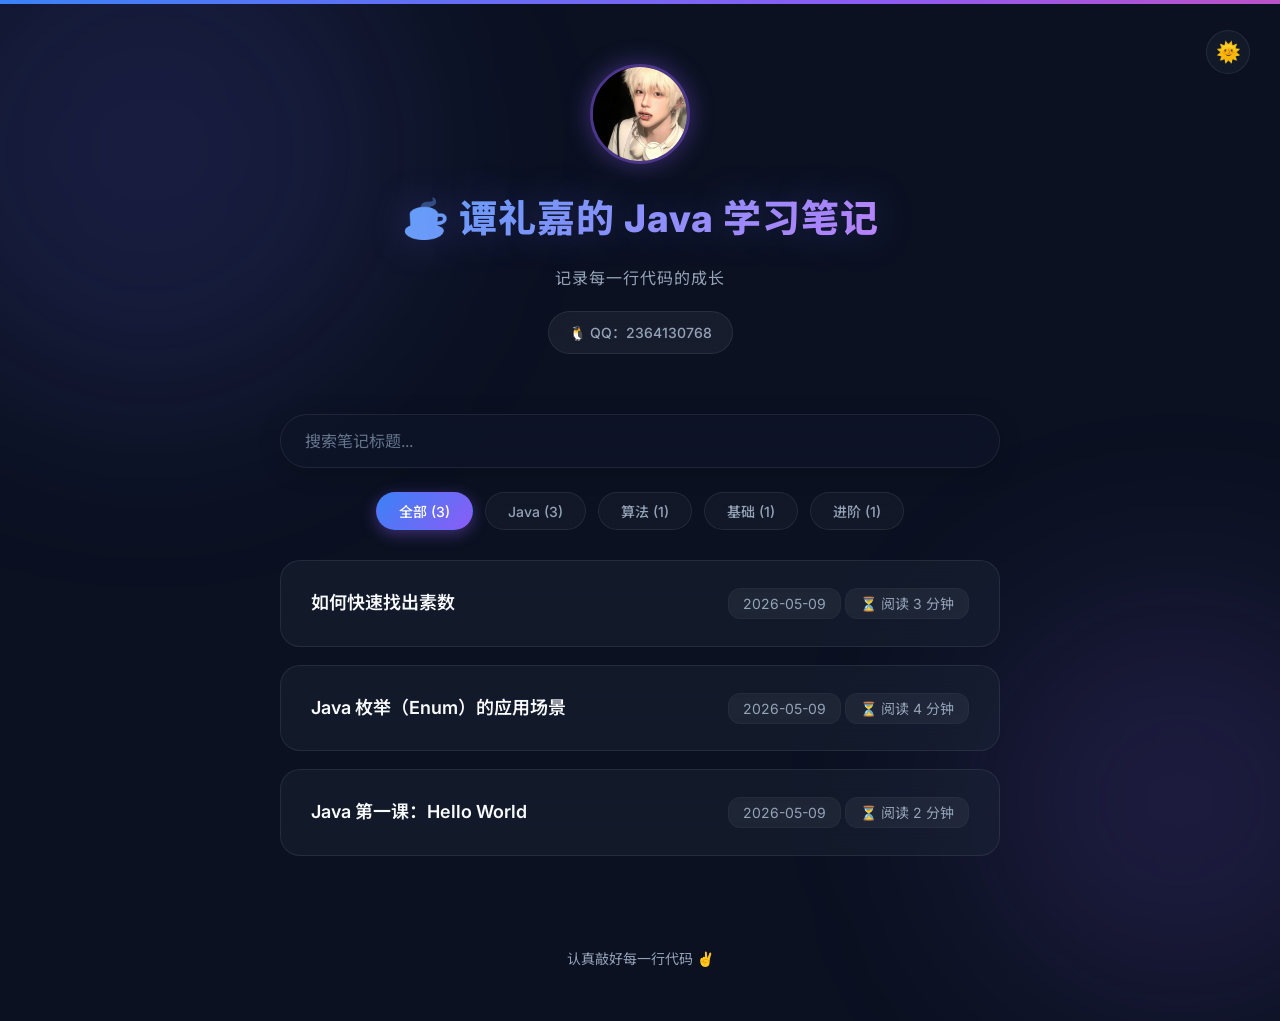
==== index.html @ ff6e3db0 "chore: update contact info to QQ" ====
<!DOCTYPE html>
<html lang="zh-CN">
<head>
  <meta charset="UTF-8">
  <meta name="viewport" content="width=device-width, initial-scale=1.0">
  <title>Java 学习笔记</title>
  <link rel="stylesheet" href="style.css">
</head>
<body>
  <button class="theme-toggle" id="theme-toggle" aria-label="Toggle Theme">🌞</button>
  <div class="top-bar"></div>
  <header>
    <div class="profile-section">
      <img src="avatar.jpg" alt="谭礼嘉" class="avatar">
      <h1>☕ 谭礼嘉的 Java 学习笔记</h1>
      <p class="subtitle">记录每一行代码的成长</p>
      <a href="http://wpa.qq.com/msgrd?v=3&uin=2364130768&site=qq&menu=yes" target="_blank" class="contact-email">🐧 QQ：2364130768</a>
    </div>
  </header>

  <div class="filter-section">
    <input type="text" class="search-box" placeholder="搜索笔记标题...">
    <div class="tag-filters">
      <button class="tag-btn active" data-filter="全部">全部</button>
      <button class="tag-btn" data-filter="Java">Java</button>
      <button class="tag-btn" data-filter="算法">算法</button>
      <button class="tag-btn" data-filter="基础">基础</button>
      <button class="tag-btn" data-filter="进阶">进阶</button>
    </div>
  </div>

  <main>
    <ul class="note-list">
      <li class="stagger-item" data-tags="Java,算法" style="animation-delay: 0.1s;">
        <a href="notes/find-prime.html">
          <span class="note-title">如何快速找出素数</span>
          <div class="note-meta">
            <span class="note-date">2026-05-09</span>
            <span class="note-date" style="margin-left:0">⏳ 阅读 3 分钟</span>
          </div>
        </a>
      </li>
      <li class="stagger-item" data-tags="Java,进阶" style="animation-delay: 0.2s;">
        <a href="notes/java-enum.html">
          <span class="note-title">Java 枚举（Enum）的应用场景</span>
          <div class="note-meta">
            <span class="note-date">2026-05-09</span>
            <span class="note-date" style="margin-left:0">⏳ 阅读 4 分钟</span>
          </div>
        </a>
      </li>
      <li class="stagger-item" data-tags="Java,基础" style="animation-delay: 0.3s;">
        <a href="notes/hello-world.html">
          <span class="note-title">Java 第一课：Hello World</span>
          <div class="note-meta">
            <span class="note-date">2026-05-09</span>
            <span class="note-date" style="margin-left:0">⏳ 阅读 2 分钟</span>
          </div>
        </a>
      </li>
    </ul>

    <div class="empty-state" id="empty-state">
      <span class="icon">🔍</span>
      <p>没有找到相关的笔记哦~</p>
    </div>
  </main>

  <button class="back-to-top" id="back-to-top" aria-label="Back to Top">⬆</button>

  <footer>
    <p>认真敲好每一行代码 ✌️</p>
  </footer>

  <script>
    (function () {
      const searchBox = document.querySelector('.search-box');
      const tagBtns = document.querySelectorAll('.tag-btn');
      const noteItems = document.querySelectorAll('.note-list li');
      const emptyState = document.getElementById('empty-state');
      const themeToggle = document.getElementById('theme-toggle');
      const backToTop = document.getElementById('back-to-top');

      let activeTag = '全部';

      // 1. Theme Toggle
      let isLight = localStorage.getItem('theme') === 'light';
      function updateTheme() {
        if (isLight) {
          document.body.classList.add('light-theme');
          themeToggle.textContent = '🌙';
        } else {
          document.body.classList.remove('light-theme');
          themeToggle.textContent = '🌞';
        }
      }
      updateTheme();
      themeToggle.addEventListener('click', function() {
        isLight = !isLight;
        localStorage.setItem('theme', isLight ? 'light' : 'dark');
        updateTheme();
      });

      // 2. Back to Top
      window.addEventListener('scroll', function() {
        if (window.scrollY > 300) {
          backToTop.classList.add('visible');
        } else {
          backToTop.classList.remove('visible');
        }
      });
      backToTop.addEventListener('click', function() {
        window.scrollTo({ top: 0, behavior: 'smooth' });
      });

      // 3. Tag Counts update
      function updateTagCounts() {
        tagBtns.forEach(function(btn) {
          const tag = btn.getAttribute('data-filter');
          if (tag === '全部') {
            btn.textContent = '全部 (' + noteItems.length + ')';
            return;
          }
          let count = 0;
          noteItems.forEach(function(li) {
            const tags = li.getAttribute('data-tags') || '';
            const tagsArr = tags.split(',').map(function (t) { return t.trim(); });
            if (tagsArr.indexOf(tag) !== -1) { count++; }
          });
          btn.textContent = tag + ' (' + count + ')';
        });
      }
      updateTagCounts();

      // 4. Filter logic with Empty State
      function filterNotes() {
        const query = searchBox.value.trim().toLowerCase();
        let visibleCount = 0;

        noteItems.forEach(function (li) {
          const title = li.querySelector('.note-title').textContent.toLowerCase();
          const tags = li.getAttribute('data-tags') || '';
          const tagsArr = tags.split(',').map(function (t) { return t.trim(); });

          const matchTag = activeTag === '全部' || tagsArr.indexOf(activeTag) !== -1;
          const matchSearch = query === '' || title.indexOf(query) !== -1;

          if (matchTag && matchSearch) {
            li.style.display = '';
            visibleCount++;
          } else {
            li.style.display = 'none';
          }
        });

        if (visibleCount === 0) {
          emptyState.style.display = 'block';
        } else {
          emptyState.style.display = 'none';
        }
      }

      searchBox.addEventListener('input', filterNotes);

      tagBtns.forEach(function (btn) {
        btn.addEventListener('click', function () {
          tagBtns.forEach(function (b) { b.classList.remove('active'); });
          btn.classList.add('active');
          activeTag = btn.getAttribute('data-filter');
          filterNotes();
        });
      });
    })();
  </script>
</body>
</html>
---- style.css ----
@import url('https://fonts.googleapis.com/css2?family=Inter:wght@300;400;500;600;700;800&family=Noto+Sans+SC:wght@300;400;500;700;800&display=swap');

/* ============================================
   Java 学习笔记 — Premium Modern Glassmorphism
   ============================================ */

:root {
  --bg-color: #0b1121;
  --text-primary: #f8fafc;
  --text-secondary: #94a3b8;
  --accent-glow: rgba(99, 102, 241, 0.5);
  --card-bg: rgba(30, 41, 59, 0.4);
  --card-border: rgba(255, 255, 255, 0.08);
  --primary-color: #6366f1;
  --gradient-start: #3b82f6;
  --gradient-end: #8b5cf6;
  --gradient-text: linear-gradient(135deg, #60a5fa, #c084fc);
  --glass-shadow: 0 8px 32px 0 rgba(0, 0, 0, 0.37);
}

body.light-theme {
  --bg-color: #f8fafc;
  --text-primary: #0f172a;
  --text-secondary: #475569;
  --card-bg: rgba(255, 255, 255, 0.7);
  --card-border: rgba(0, 0, 0, 0.1);
  --primary-color: #4f46e5;
  --glass-shadow: 0 8px 32px 0 rgba(0, 0, 0, 0.05);
}

/* Custom Scrollbar */
::-webkit-scrollbar {
  width: 8px;
  height: 8px;
}
::-webkit-scrollbar-track {
  background: var(--bg-color);
}
::-webkit-scrollbar-thumb {
  background: var(--card-border);
  border-radius: 4px;
}
::-webkit-scrollbar-thumb:hover {
  background: var(--gradient-start);
}

* {
  margin: 0;
  padding: 0;
  box-sizing: border-box;
}

body {
  font-family: 'Inter', 'Noto Sans SC', sans-serif;
  background-color: var(--bg-color);
  color: var(--text-primary);
  line-height: 1.8;
  min-height: 100vh;
  position: relative;
  overflow-x: hidden;
}

/* Stunning Animated Background */
body::before, body::after {
  content: '';
  position: fixed;
  border-radius: 50%;
  filter: blur(100px);
  z-index: -1;
  animation: float-glow 15s ease-in-out infinite alternate;
}

body::before {
  width: 500px;
  height: 500px;
  background: rgba(99, 102, 241, 0.15);
  top: -100px;
  left: -100px;
}

body::after {
  width: 400px;
  height: 400px;
  background: rgba(139, 92, 246, 0.15);
  bottom: -100px;
  right: -100px;
  animation-delay: -5s;
}

body.light-theme::before, body.light-theme::after {
  opacity: 0.3;
}

@keyframes float-glow {
  0% { transform: translate(0, 0) scale(1); }
  100% { transform: translate(30px, 50px) scale(1.1); }
}

/* ===== 页头 ===== */
.top-bar {
  height: 4px;
  background: linear-gradient(90deg, #3b82f6, #8b5cf6, #ec4899, #3b82f6);
  background-size: 200% auto;
  animation: gradient-flow 3s linear infinite;
}

@keyframes gradient-flow {
  0% { background-position: 0% center; }
  100% { background-position: 200% center; }
}

header {
  position: relative;
  padding: 60px 20px 40px;
  text-align: center;
}

.profile-section {
  display: flex;
  flex-direction: column;
  align-items: center;
  gap: 8px;
}

.avatar {
  width: 100px;
  height: 100px;
  border-radius: 50%;
  object-fit: cover;
  border: 3px solid rgba(139, 92, 246, 0.5);
  box-shadow: 0 0 25px rgba(139, 92, 246, 0.4);
  transition: transform 0.4s cubic-bezier(0.175, 0.885, 0.32, 1.275), box-shadow 0.3s ease;
  margin-bottom: 12px;
}

.avatar:hover {
  transform: scale(1.08) rotate(5deg);
  box-shadow: 0 0 40px rgba(139, 92, 246, 0.6);
}

header h1 {
  font-size: 38px;
  font-weight: 800;
  letter-spacing: 1px;
  background: var(--gradient-text);
  -webkit-background-clip: text;
  -webkit-text-fill-color: transparent;
  margin-bottom: 4px;
  text-shadow: 0 0 40px rgba(99, 102, 241, 0.3);
}

.subtitle {
  font-size: 16px;
  color: var(--text-secondary);
  font-weight: 400;
  letter-spacing: 1px;
}

.contact-email {
  display: inline-flex;
  align-items: center;
  margin-top: 10px;
  padding: 8px 20px;
  border-radius: 24px;
  background: rgba(255, 255, 255, 0.05);
  border: 1px solid var(--card-border);
  color: var(--text-secondary);
  text-decoration: none;
  font-size: 14px;
  font-weight: 500;
  transition: all 0.3s ease;
  backdrop-filter: blur(8px);
}

.contact-email:hover {
  background: rgba(99, 102, 241, 0.15);
  color: var(--text-primary);
  border-color: rgba(99, 102, 241, 0.5);
  transform: translateY(-2px);
  box-shadow: 0 4px 15px rgba(99, 102, 241, 0.2);
}

/* ===== 筛选区 ===== */
.filter-section {
  max-width: 760px;
  margin: 0 auto;
  padding: 20px 20px 10px;
}

.search-box {
  width: 100%;
  padding: 16px 24px;
  font-size: 16px;
  border: 1px solid var(--card-border);
  border-radius: 30px;
  outline: none;
  background: rgba(15, 23, 42, 0.6);
  backdrop-filter: blur(16px);
  -webkit-backdrop-filter: blur(16px);
  color: var(--text-primary);
  transition: all 0.3s cubic-bezier(0.4, 0, 0.2, 1);
  font-family: inherit;
  box-shadow: 0 4px 24px rgba(0, 0, 0, 0.2);
}

.search-box::placeholder {
  color: #64748b;
}

.search-box:focus {
  border-color: var(--primary-color);
  box-shadow: 0 0 0 4px rgba(99, 102, 241, 0.15), 0 4px 24px rgba(0, 0, 0, 0.4);
  background: rgba(15, 23, 42, 0.8);
}

.tag-filters {
  display: flex;
  flex-wrap: wrap;
  gap: 12px;
  margin-top: 24px;
  justify-content: center;
}

.tag-btn {
  padding: 8px 22px;
  font-size: 14px;
  font-weight: 500;
  border: 1px solid var(--card-border);
  border-radius: 24px;
  background: rgba(255, 255, 255, 0.03);
  backdrop-filter: blur(8px);
  -webkit-backdrop-filter: blur(8px);
  color: var(--text-secondary);
  cursor: pointer;
  transition: all 0.3s cubic-bezier(0.4, 0, 0.2, 1);
  font-family: inherit;
}

.tag-btn:hover {
  border-color: rgba(139, 92, 246, 0.5);
  color: #fff;
  transform: translateY(-2px);
  background: rgba(255, 255, 255, 0.08);
}

.tag-btn.active {
  background: linear-gradient(135deg, var(--gradient-start), var(--gradient-end));
  border-color: transparent;
  color: #fff;
  box-shadow: 0 4px 15px rgba(139, 92, 246, 0.4);
}

/* ===== 主内容区 ===== */
main {
  max-width: 760px;
  margin: 0 auto;
  padding: 20px 20px 60px;
}

/* ===== 笔记列表卡片 ===== */
.note-list {
  list-style: none;
  display: flex;
  flex-direction: column;
  gap: 18px;
}

.note-list li {
  background: var(--card-bg);
  backdrop-filter: blur(20px);
  -webkit-backdrop-filter: blur(20px);
  border: 1px solid var(--card-border);
  border-radius: 20px;
  transition: all 0.4s cubic-bezier(0.175, 0.885, 0.32, 1.275);
  position: relative;
  overflow: hidden;
}

.note-list li::before {
  content: '';
  position: absolute;
  top: 0; left: 0; width: 4px; height: 100%;
  background: linear-gradient(to bottom, var(--gradient-start), var(--gradient-end));
  opacity: 0;
  transition: opacity 0.3s ease;
}

.note-list li:hover {
  transform: translateY(-5px);
  box-shadow: var(--glass-shadow), 0 0 20px rgba(99, 102, 241, 0.15);
  border-color: rgba(139, 92, 246, 0.3);
  background: rgba(30, 41, 59, 0.6);
}

.note-list li:hover::before {
  opacity: 1;
}

.note-list a {
  display: flex;
  justify-content: space-between;
  align-items: center;
  padding: 26px 30px;
  text-decoration: none;
  color: var(--text-primary);
}

.note-title {
  font-size: 18px;
  font-weight: 600;
  transition: all 0.3s ease;
}

.note-list a:hover .note-title {
  background: var(--gradient-text);
  -webkit-background-clip: text;
  -webkit-text-fill-color: transparent;
  transform: translateX(4px);
}

.note-date {
  font-size: 14px;
  color: var(--text-secondary);
  white-space: nowrap;
  margin-left: 20px;
  background: rgba(255, 255, 255, 0.05);
  padding: 6px 14px;
  border-radius: 12px;
  border: 1px solid rgba(255, 255, 255, 0.03);
}

/* ===== 笔记详情页 ===== */
article {
  max-width: 760px;
  margin: 0 auto;
  padding: 10px 20px 60px;
}

article h2 {
  font-size: 32px;
  font-weight: 800;
  color: var(--text-primary);
  margin-top: 10px;
  margin-bottom: 12px;
  line-height: 1.3;
}

.article-date {
  font-size: 15px;
  color: var(--text-secondary);
  margin-bottom: 20px;
  display: flex;
  align-items: center;
  gap: 8px;
}

.article-date::before {
  content: '📅';
  font-size: 14px;
}

.article-tags {
  display: flex;
  flex-wrap: wrap;
  gap: 10px;
  margin-bottom: 40px;
}

.tag {
  display: inline-block;
  padding: 6px 16px;
  font-size: 13px;
  font-weight: 600;
  border-radius: 20px;
  background: rgba(99, 102, 241, 0.1);
  color: #818cf8;
  border: 1px solid rgba(99, 102, 241, 0.2);
  transition: all 0.3s ease;
}

.tag:hover {
  background: rgba(99, 102, 241, 0.2);
  transform: translateY(-2px);
}

article h3 {
  font-size: 22px;
  font-weight: 700;
  color: var(--text-primary);
  margin: 48px 0 20px;
  padding-left: 16px;
  position: relative;
}

article h3::before {
  content: '';
  position: absolute;
  left: 0;
  top: 10%;
  height: 80%;
  width: 4px;
  background: linear-gradient(to bottom, var(--gradient-start), var(--gradient-end));
  border-radius: 4px;
}

article p {
  margin-bottom: 20px;
  color: #cbd5e1;
  font-size: 16px;
}

article ul, article ol {
  margin: 16px 0 28px 24px;
  color: #cbd5e1;
}

article li {
  margin-bottom: 10px;
  padding-left: 8px;
}

article strong {
  color: #f8fafc;
  font-weight: 600;
  background: rgba(255, 255, 255, 0.1);
  padding: 0 4px;
  border-radius: 4px;
}

/* ===== 代码块 ===== */
pre {
  background: #0f172a !important;
  color: #e2e8f0;
  padding: 24px 28px;
  border-radius: 16px;
  overflow-x: auto;
  font-size: 15px;
  line-height: 1.6;
  margin: 24px 0 32px;
  border: 1px solid var(--card-border);
  box-shadow: inset 0 2px 4px rgba(0, 0, 0, 0.2);
  position: relative;
}

pre::before {
  content: '🔴 🟡 🟢';
  display: block;
  font-size: 10px;
  margin-bottom: 16px;
  opacity: 0.5;
  letter-spacing: 2px;
}

code {
  font-family: "JetBrains Mono", "Fira Code", "Cascadia Code", Consolas, monospace;
  font-size: 14px;
}

p code, li code {
  background: rgba(99, 102, 241, 0.15);
  color: #a5b4fc;
  padding: 3px 8px;
  border-radius: 6px;
  font-size: 14px;
  font-weight: 500;
  border: 1px solid rgba(99, 102, 241, 0.2);
}

/* ===== 表格 ===== */
.compare-table {
  width: 100%;
  border-collapse: separate;
  border-spacing: 0;
  margin: 24px 0 32px;
  font-size: 15px;
  border-radius: 16px;
  overflow: hidden;
  border: 1px solid var(--card-border);
  background: var(--card-bg);
  backdrop-filter: blur(10px);
}

.compare-table th, .compare-table td {
  padding: 16px 20px;
  text-align: left;
  border-bottom: 1px solid var(--card-border);
}

.compare-table th {
  background: rgba(255, 255, 255, 0.05);
  color: var(--text-primary);
  font-weight: 600;
}

.compare-table tr:last-child td {
  border-bottom: none;
}

.compare-table tr:hover td {
  background: rgba(255, 255, 255, 0.02);
}

/* ===== 返回链接 ===== */
.back-link {
  display: inline-flex;
  align-items: center;
  margin: 10px 20px 20px;
  padding: 10px 20px;
  color: var(--text-secondary);
  text-decoration: none;
  font-size: 15px;
  font-weight: 500;
  border-radius: 30px;
  background: rgba(255, 255, 255, 0.03);
  border: 1px solid var(--card-border);
  transition: all 0.3s ease;
  backdrop-filter: blur(8px);
}

.back-link:hover {
  color: #fff;
  background: rgba(99, 102, 241, 0.1);
  border-color: rgba(99, 102, 241, 0.3);
  transform: translateX(-4px);
}

/* ===== 页脚 ===== */
footer {
  text-align: center;
  padding: 30px 20px 50px;
  font-size: 14px;
  color: var(--text-secondary);
  position: relative;
  z-index: 10;
}

/* ===== 新功能增强 (Animations, Buttons, Empty State, TOC) ===== */
@keyframes slideUpFade {
  0% { opacity: 0; transform: translateY(30px); }
  100% { opacity: 1; transform: translateY(0); }
}

.stagger-item {
  opacity: 0;
  animation: slideUpFade 0.6s cubic-bezier(0.16, 1, 0.3, 1) forwards;
}

.empty-state {
  text-align: center;
  padding: 60px 20px;
  color: var(--text-secondary);
  display: none;
  animation: slideUpFade 0.4s ease forwards;
}
.empty-state .icon {
  font-size: 54px;
  margin-bottom: 16px;
  display: block;
  opacity: 0.8;
  filter: drop-shadow(0 0 10px var(--accent-glow));
}

.theme-toggle {
  position: absolute;
  top: 30px;
  right: 30px;
  background: var(--card-bg);
  border: 1px solid var(--card-border);
  border-radius: 50%;
  width: 44px;
  height: 44px;
  display: flex;
  align-items: center;
  justify-content: center;
  cursor: pointer;
  color: var(--text-primary);
  backdrop-filter: blur(8px);
  transition: all 0.3s cubic-bezier(0.4, 0, 0.2, 1);
  z-index: 100;
  font-size: 20px;
}
.theme-toggle:hover {
  transform: rotate(15deg) scale(1.1);
  border-color: var(--primary-color);
  box-shadow: 0 0 15px var(--accent-glow);
}

.back-to-top {
  position: fixed;
  bottom: 40px;
  right: 40px;
  width: 50px;
  height: 50px;
  border-radius: 50%;
  background: var(--card-bg);
  border: 1px solid var(--card-border);
  color: var(--text-primary);
  display: flex;
  align-items: center;
  justify-content: center;
  cursor: pointer;
  backdrop-filter: blur(10px);
  box-shadow: var(--glass-shadow);
  opacity: 0;
  pointer-events: none;
  transition: all 0.4s cubic-bezier(0.4, 0, 0.2, 1);
  z-index: 100;
  font-size: 24px;
  transform: translateY(20px);
}
.back-to-top.visible {
  opacity: 1;
  pointer-events: auto;
  transform: translateY(0);
}
.back-to-top:hover {
  transform: translateY(-5px);
  background: linear-gradient(135deg, var(--gradient-start), var(--gradient-end));
  color: white;
  border-color: transparent;
  box-shadow: 0 8px 25px rgba(139, 92, 246, 0.4);
}

.copy-btn {
  position: absolute;
  top: 12px;
  right: 12px;
  background: rgba(255, 255, 255, 0.1);
  border: 1px solid rgba(255, 255, 255, 0.2);
  color: #e2e8f0;
  padding: 6px 12px;
  border-radius: 8px;
  font-size: 13px;
  cursor: pointer;
  transition: all 0.2s;
  z-index: 10;
  backdrop-filter: blur(4px);
}
.copy-btn:hover {
  background: rgba(255, 255, 255, 0.2);
  transform: translateY(-1px);
}
.copy-btn.copied {
  background: #10b981;
  border-color: #10b981;
  color: white;
}

.toc-container {
  position: fixed;
  top: 120px;
  left: max(20px, calc(50% + 400px));
  width: 260px;
  background: var(--card-bg);
  backdrop-filter: blur(16px);
  border: 1px solid var(--card-border);
  border-radius: 16px;
  padding: 20px;
  max-height: calc(100vh - 160px);
  overflow-y: auto;
  display: none;
  box-shadow: var(--glass-shadow);
}
@media (min-width: 1300px) {
  .toc-container {
    display: block;
    animation: slideUpFade 0.6s ease forwards;
  }
}
.toc-title {
  font-size: 16px;
  font-weight: 700;
  margin-bottom: 16px;
  padding-bottom: 12px;
  border-bottom: 1px solid var(--card-border);
  color: var(--text-primary);
  display: flex;
  align-items: center;
  gap: 8px;
}
.toc-list {
  list-style: none;
  margin: 0;
  padding: 0;
}
.toc-list li {
  margin-bottom: 10px;
  line-height: 1.4;
}
.toc-list a {
  color: var(--text-secondary);
  text-decoration: none;
  font-size: 14px;
  transition: all 0.3s;
  display: block;
  border-left: 2px solid transparent;
  padding-left: 10px;
  margin-left: -12px;
}
.toc-list a:hover {
  color: var(--text-primary);
  background: rgba(255, 255, 255, 0.03);
}
.toc-list a.active {
  color: var(--primary-color);
  border-left-color: var(--primary-color);
  background: rgba(99, 102, 241, 0.1);
  font-weight: 500;
}
.toc-h3 {
  padding-left: 24px !important;
  font-size: 13px !important;
}

/* ===== 移动端适配 ===== */
@media (max-width: 600px) {
  header { padding: 40px 16px 30px; }
  header h1 { font-size: 28px; }
  
  .filter-section { padding: 16px 16px 8px; }
  .search-box { padding: 14px 20px; font-size: 15px; }
  
  main { padding: 16px 16px 40px; }
  .note-list a { padding: 20px; flex-direction: column; align-items: flex-start; gap: 12px; }
  .note-date { margin-left: 0; }
  
  article { padding: 0 16px 40px; }
  article h2 { font-size: 26px; }
  article h3 { font-size: 19px; }
  
  pre { padding: 20px; font-size: 13px; }
  .compare-table th, .compare-table td { padding: 12px 14px; font-size: 14px; }
  
  .theme-toggle { top: 20px; right: 20px; width: 36px; height: 36px; font-size: 16px; }
  .back-to-top { bottom: 20px; right: 20px; width: 40px; height: 40px; font-size: 20px; }
  
  .toc-container { display: none !important; }
}
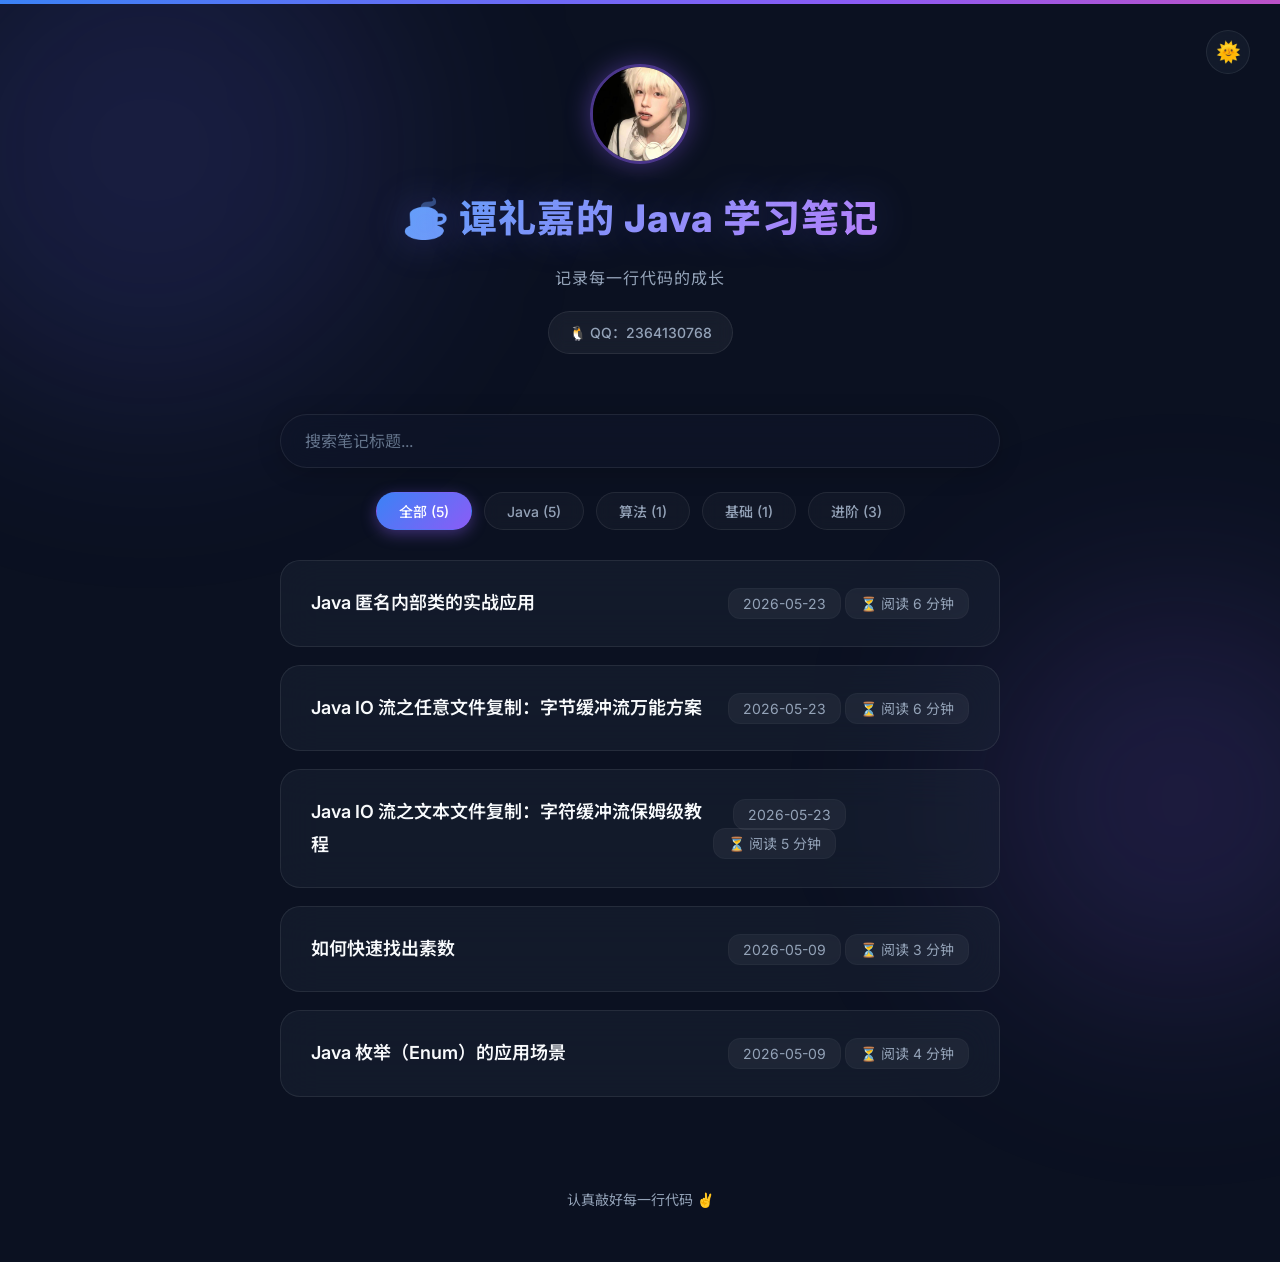
==== commit d536b713: "feat: add 3 new Java IO and anonymous inner class articles, remove hello-world Co-Authored-By: Claud" ====
--- a/index.html
+++ b/index.html
@@ -31,7 +31,34 @@
 
   <main>
     <ul class="note-list">
-      <li class="stagger-item" data-tags="Java,算法" style="animation-delay: 0.1s;">
+      <li class="stagger-item" data-tags="Java,进阶" style="animation-delay: 0.1s;">
+        <a href="notes/anonymous-inner-class.html">
+          <span class="note-title">Java 匿名内部类的实战应用</span>
+          <div class="note-meta">
+            <span class="note-date">2026-05-23</span>
+            <span class="note-date" style="margin-left:0">⏳ 阅读 6 分钟</span>
+          </div>
+        </a>
+      </li>
+      <li class="stagger-item" data-tags="Java,进阶" style="animation-delay: 0.2s;">
+        <a href="notes/io-binary-copy.html">
+          <span class="note-title">Java IO 流之任意文件复制：字节缓冲流万能方案</span>
+          <div class="note-meta">
+            <span class="note-date">2026-05-23</span>
+            <span class="note-date" style="margin-left:0">⏳ 阅读 6 分钟</span>
+          </div>
+        </a>
+      </li>
+      <li class="stagger-item" data-tags="Java,基础" style="animation-delay: 0.3s;">
+        <a href="notes/io-text-copy.html">
+          <span class="note-title">Java IO 流之文本文件复制：字符缓冲流保姆级教程</span>
+          <div class="note-meta">
+            <span class="note-date">2026-05-23</span>
+            <span class="note-date" style="margin-left:0">⏳ 阅读 5 分钟</span>
+          </div>
+        </a>
+      </li>
+      <li class="stagger-item" data-tags="Java,算法" style="animation-delay: 0.4s;">
         <a href="notes/find-prime.html">
           <span class="note-title">如何快速找出素数</span>
           <div class="note-meta">
@@ -40,21 +67,12 @@
           </div>
         </a>
       </li>
-      <li class="stagger-item" data-tags="Java,进阶" style="animation-delay: 0.2s;">
+      <li class="stagger-item" data-tags="Java,进阶" style="animation-delay: 0.5s;">
         <a href="notes/java-enum.html">
           <span class="note-title">Java 枚举（Enum）的应用场景</span>
           <div class="note-meta">
             <span class="note-date">2026-05-09</span>
             <span class="note-date" style="margin-left:0">⏳ 阅读 4 分钟</span>
-          </div>
-        </a>
-      </li>
-      <li class="stagger-item" data-tags="Java,基础" style="animation-delay: 0.3s;">
-        <a href="notes/hello-world.html">
-          <span class="note-title">Java 第一课：Hello World</span>
-          <div class="note-meta">
-            <span class="note-date">2026-05-09</span>
-            <span class="note-date" style="margin-left:0">⏳ 阅读 2 分钟</span>
           </div>
         </a>
       </li>
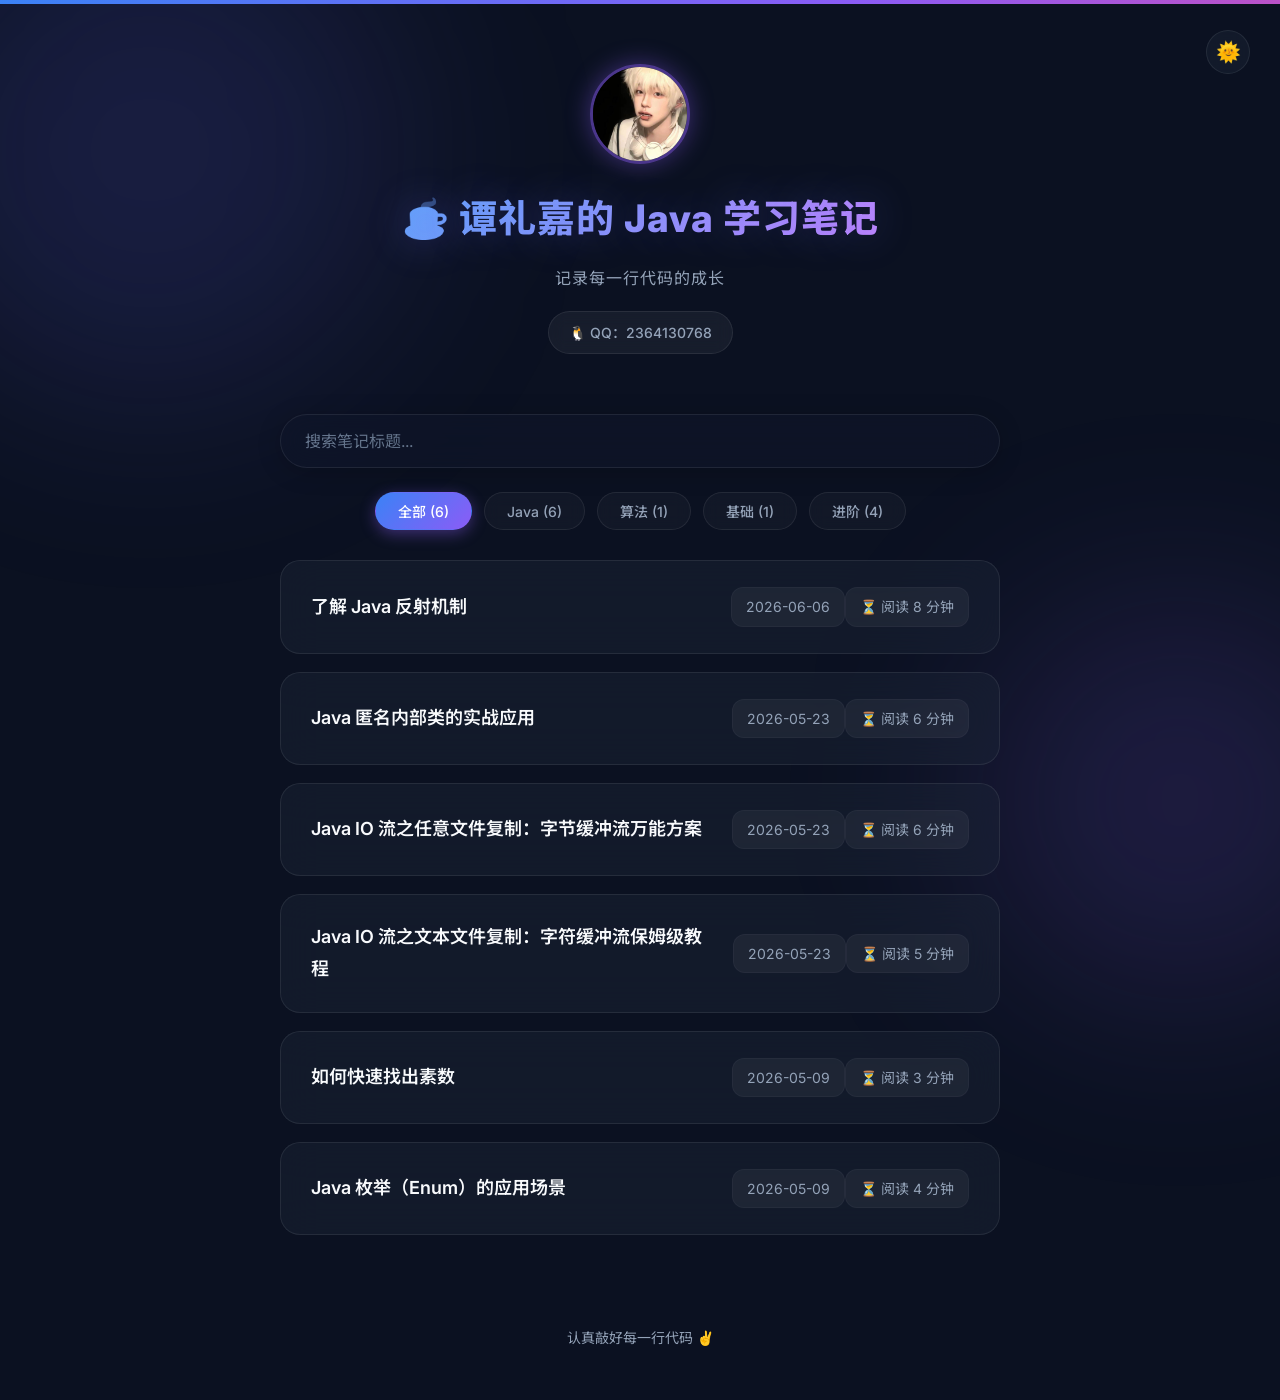
==== commit b21d2511: "首页添加反射机制笔记入口" ====
--- a/index.html
+++ b/index.html
@@ -32,6 +32,15 @@
   <main>
     <ul class="note-list">
       <li class="stagger-item" data-tags="Java,进阶" style="animation-delay: 0.1s;">
+        <a href="notes/java-reflection.html">
+          <span class="note-title">了解 Java 反射机制</span>
+          <div class="note-meta">
+            <span class="note-date">2026-06-06</span>
+            <span class="note-date" style="margin-left:0">⏳ 阅读 8 分钟</span>
+          </div>
+        </a>
+      </li>
+      <li class="stagger-item" data-tags="Java,进阶" style="animation-delay: 0.2s;">
         <a href="notes/anonymous-inner-class.html">
           <span class="note-title">Java 匿名内部类的实战应用</span>
           <div class="note-meta">
@@ -40,7 +49,7 @@
           </div>
         </a>
       </li>
-      <li class="stagger-item" data-tags="Java,进阶" style="animation-delay: 0.2s;">
+      <li class="stagger-item" data-tags="Java,进阶" style="animation-delay: 0.3s;">
         <a href="notes/io-binary-copy.html">
           <span class="note-title">Java IO 流之任意文件复制：字节缓冲流万能方案</span>
           <div class="note-meta">
@@ -49,7 +58,7 @@
           </div>
         </a>
       </li>
-      <li class="stagger-item" data-tags="Java,基础" style="animation-delay: 0.3s;">
+      <li class="stagger-item" data-tags="Java,基础" style="animation-delay: 0.4s;">
         <a href="notes/io-text-copy.html">
           <span class="note-title">Java IO 流之文本文件复制：字符缓冲流保姆级教程</span>
           <div class="note-meta">
@@ -58,7 +67,7 @@
           </div>
         </a>
       </li>
-      <li class="stagger-item" data-tags="Java,算法" style="animation-delay: 0.4s;">
+      <li class="stagger-item" data-tags="Java,算法" style="animation-delay: 0.5s;">
         <a href="notes/find-prime.html">
           <span class="note-title">如何快速找出素数</span>
           <div class="note-meta">
@@ -67,7 +76,7 @@
           </div>
         </a>
       </li>
-      <li class="stagger-item" data-tags="Java,进阶" style="animation-delay: 0.5s;">
+      <li class="stagger-item" data-tags="Java,进阶" style="animation-delay: 0.6s;">
         <a href="notes/java-enum.html">
           <span class="note-title">Java 枚举（Enum）的应用场景</span>
           <div class="note-meta">
@@ -191,4 +200,4 @@
     })();
   </script>
 </body>
-</html>
+</html>
--- a/style.css
+++ b/style.css
@@ -316,6 +316,12 @@
   -webkit-background-clip: text;
   -webkit-text-fill-color: transparent;
   transform: translateX(4px);
+}
+
+.note-meta {
+  flex-shrink: 0;
+  display: flex;
+  align-items: center;
 }
 
 .note-date {
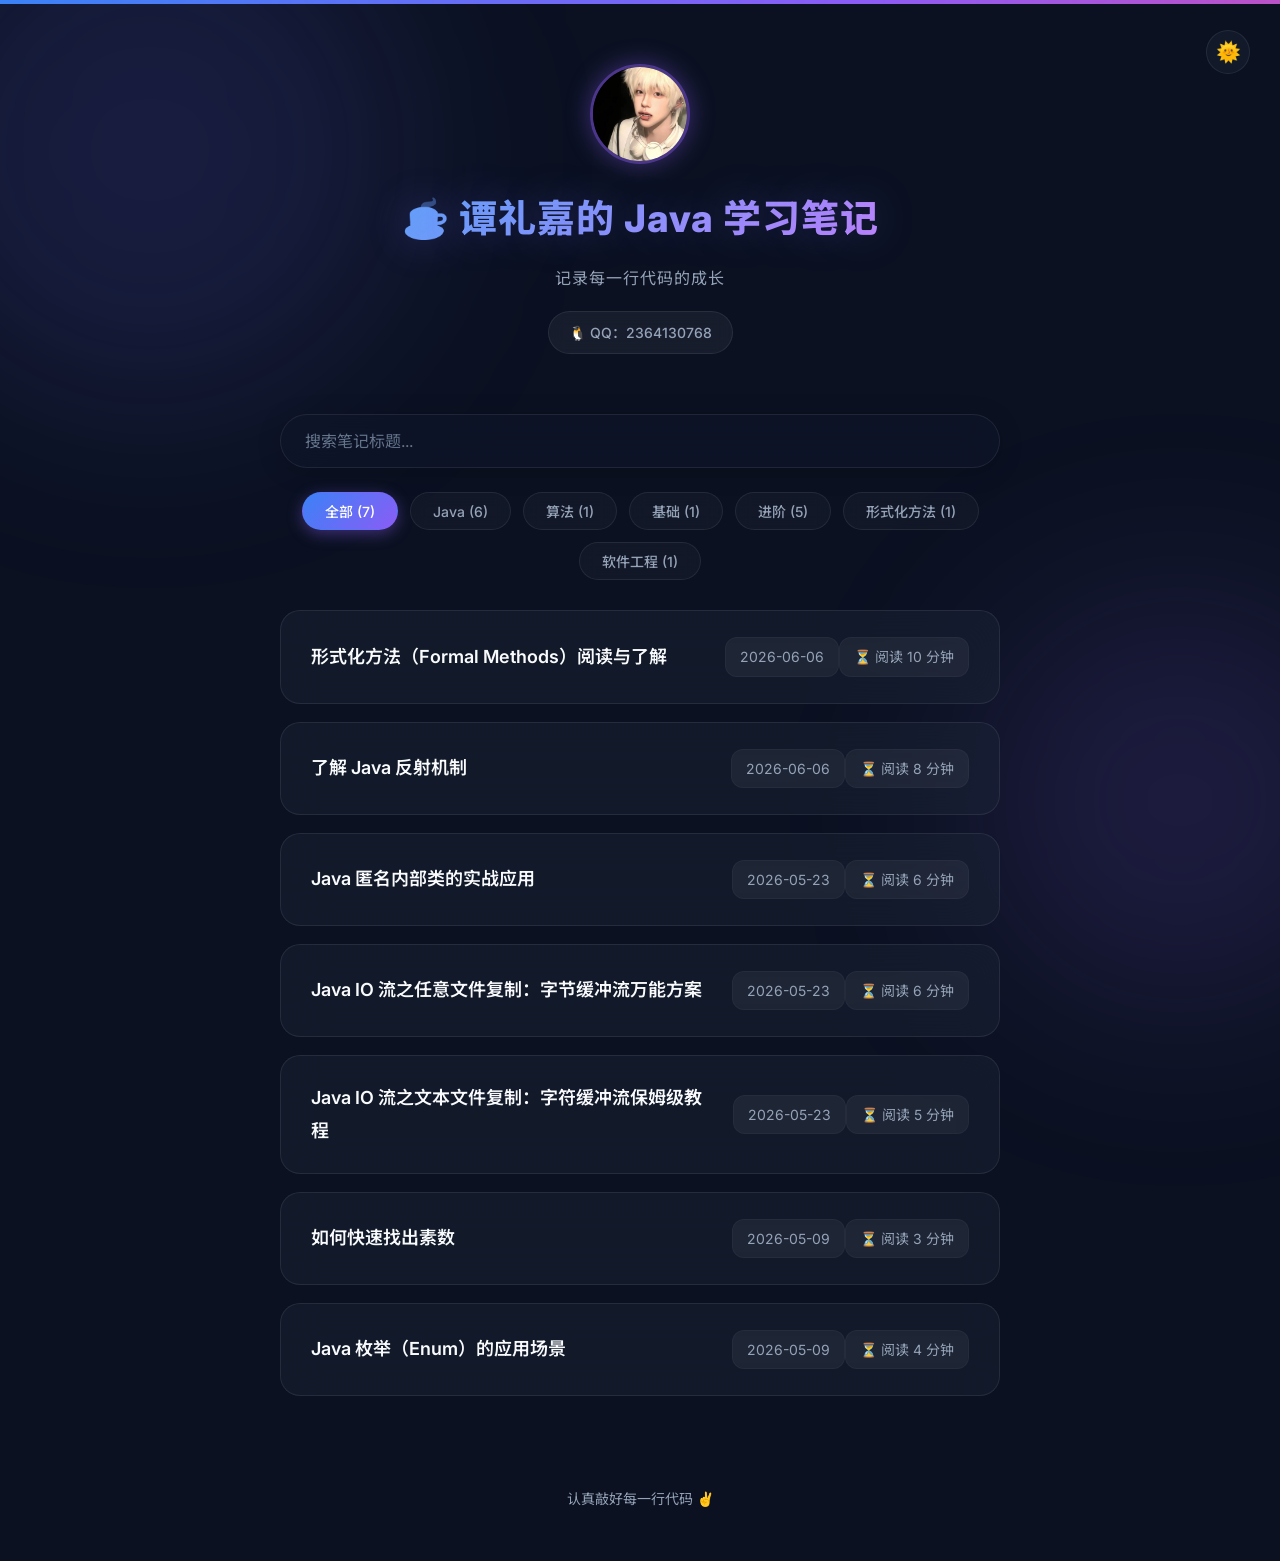
==== commit bcc484f3: "首页添加形式化方法笔记入口，新增形式化方法/软件工程标签" ====
--- a/index.html
+++ b/index.html
@@ -26,12 +26,23 @@
       <button class="tag-btn" data-filter="算法">算法</button>
       <button class="tag-btn" data-filter="基础">基础</button>
       <button class="tag-btn" data-filter="进阶">进阶</button>
+      <button class="tag-btn" data-filter="形式化方法">形式化方法</button>
+      <button class="tag-btn" data-filter="软件工程">软件工程</button>
     </div>
   </div>
 
   <main>
     <ul class="note-list">
-      <li class="stagger-item" data-tags="Java,进阶" style="animation-delay: 0.1s;">
+      <li class="stagger-item" data-tags="形式化方法,软件工程,进阶" style="animation-delay: 0.1s;">
+        <a href="notes/formal-methods.html">
+          <span class="note-title">形式化方法（Formal Methods）阅读与了解</span>
+          <div class="note-meta">
+            <span class="note-date">2026-06-06</span>
+            <span class="note-date" style="margin-left:0">⏳ 阅读 10 分钟</span>
+          </div>
+        </a>
+      </li>
+      <li class="stagger-item" data-tags="Java,进阶" style="animation-delay: 0.2s;">
         <a href="notes/java-reflection.html">
           <span class="note-title">了解 Java 反射机制</span>
           <div class="note-meta">
@@ -40,7 +51,7 @@
           </div>
         </a>
       </li>
-      <li class="stagger-item" data-tags="Java,进阶" style="animation-delay: 0.2s;">
+      <li class="stagger-item" data-tags="Java,进阶" style="animation-delay: 0.3s;">
         <a href="notes/anonymous-inner-class.html">
           <span class="note-title">Java 匿名内部类的实战应用</span>
           <div class="note-meta">
@@ -49,7 +60,7 @@
           </div>
         </a>
       </li>
-      <li class="stagger-item" data-tags="Java,进阶" style="animation-delay: 0.3s;">
+      <li class="stagger-item" data-tags="Java,进阶" style="animation-delay: 0.4s;">
         <a href="notes/io-binary-copy.html">
           <span class="note-title">Java IO 流之任意文件复制：字节缓冲流万能方案</span>
           <div class="note-meta">
@@ -58,7 +69,7 @@
           </div>
         </a>
       </li>
-      <li class="stagger-item" data-tags="Java,基础" style="animation-delay: 0.4s;">
+      <li class="stagger-item" data-tags="Java,基础" style="animation-delay: 0.5s;">
         <a href="notes/io-text-copy.html">
           <span class="note-title">Java IO 流之文本文件复制：字符缓冲流保姆级教程</span>
           <div class="note-meta">
@@ -67,7 +78,7 @@
           </div>
         </a>
       </li>
-      <li class="stagger-item" data-tags="Java,算法" style="animation-delay: 0.5s;">
+      <li class="stagger-item" data-tags="Java,算法" style="animation-delay: 0.6s;">
         <a href="notes/find-prime.html">
           <span class="note-title">如何快速找出素数</span>
           <div class="note-meta">
@@ -76,7 +87,7 @@
           </div>
         </a>
       </li>
-      <li class="stagger-item" data-tags="Java,进阶" style="animation-delay: 0.6s;">
+      <li class="stagger-item" data-tags="Java,进阶" style="animation-delay: 0.7s;">
         <a href="notes/java-enum.html">
           <span class="note-title">Java 枚举（Enum）的应用场景</span>
           <div class="note-meta">
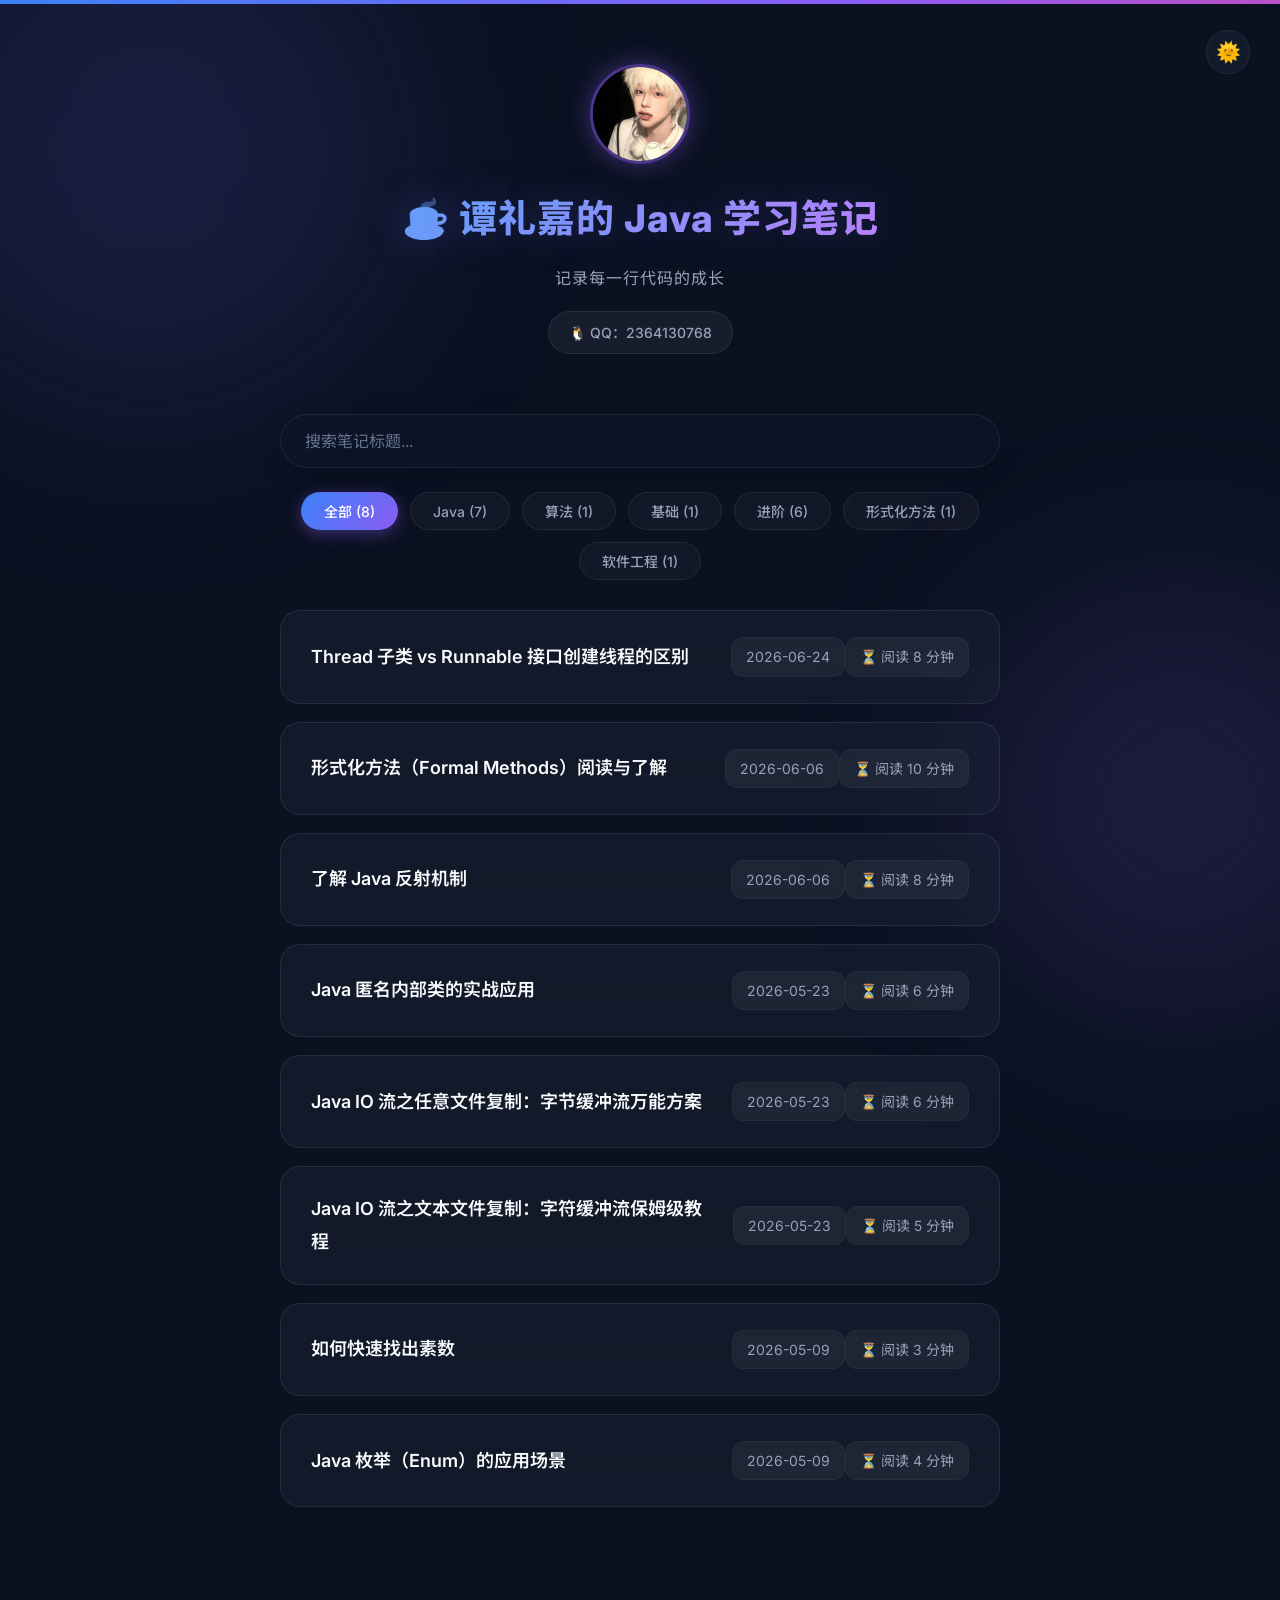
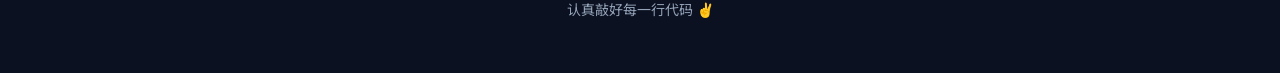
==== commit 5f1d83ce: "feat: add Thread vs Runnable thread creation comparison article" ====
--- a/index.html
+++ b/index.html
@@ -33,7 +33,16 @@
 
   <main>
     <ul class="note-list">
-      <li class="stagger-item" data-tags="形式化方法,软件工程,进阶" style="animation-delay: 0.1s;">
+      <li class="stagger-item" data-tags="Java,进阶" style="animation-delay: 0.1s;">
+        <a href="notes/thread-vs-runnable.html">
+          <span class="note-title">Thread 子类 vs Runnable 接口创建线程的区别</span>
+          <div class="note-meta">
+            <span class="note-date">2026-06-24</span>
+            <span class="note-date" style="margin-left:0">⏳ 阅读 8 分钟</span>
+          </div>
+        </a>
+      </li>
+      <li class="stagger-item" data-tags="形式化方法,软件工程,进阶" style="animation-delay: 0.2s;">
         <a href="notes/formal-methods.html">
           <span class="note-title">形式化方法（Formal Methods）阅读与了解</span>
           <div class="note-meta">
@@ -42,7 +51,7 @@
           </div>
         </a>
       </li>
-      <li class="stagger-item" data-tags="Java,进阶" style="animation-delay: 0.2s;">
+      <li class="stagger-item" data-tags="Java,进阶" style="animation-delay: 0.3s;">
         <a href="notes/java-reflection.html">
           <span class="note-title">了解 Java 反射机制</span>
           <div class="note-meta">
@@ -51,7 +60,7 @@
           </div>
         </a>
       </li>
-      <li class="stagger-item" data-tags="Java,进阶" style="animation-delay: 0.3s;">
+      <li class="stagger-item" data-tags="Java,进阶" style="animation-delay: 0.4s;">
         <a href="notes/anonymous-inner-class.html">
           <span class="note-title">Java 匿名内部类的实战应用</span>
           <div class="note-meta">
@@ -60,7 +69,7 @@
           </div>
         </a>
       </li>
-      <li class="stagger-item" data-tags="Java,进阶" style="animation-delay: 0.4s;">
+      <li class="stagger-item" data-tags="Java,进阶" style="animation-delay: 0.5s;">
         <a href="notes/io-binary-copy.html">
           <span class="note-title">Java IO 流之任意文件复制：字节缓冲流万能方案</span>
           <div class="note-meta">
@@ -69,7 +78,7 @@
           </div>
         </a>
       </li>
-      <li class="stagger-item" data-tags="Java,基础" style="animation-delay: 0.5s;">
+      <li class="stagger-item" data-tags="Java,基础" style="animation-delay: 0.6s;">
         <a href="notes/io-text-copy.html">
           <span class="note-title">Java IO 流之文本文件复制：字符缓冲流保姆级教程</span>
           <div class="note-meta">
@@ -78,7 +87,7 @@
           </div>
         </a>
       </li>
-      <li class="stagger-item" data-tags="Java,算法" style="animation-delay: 0.6s;">
+      <li class="stagger-item" data-tags="Java,算法" style="animation-delay: 0.7s;">
         <a href="notes/find-prime.html">
           <span class="note-title">如何快速找出素数</span>
           <div class="note-meta">
@@ -87,7 +96,7 @@
           </div>
         </a>
       </li>
-      <li class="stagger-item" data-tags="Java,进阶" style="animation-delay: 0.7s;">
+      <li class="stagger-item" data-tags="Java,进阶" style="animation-delay: 0.8s;">
         <a href="notes/java-enum.html">
           <span class="note-title">Java 枚举（Enum）的应用场景</span>
           <div class="note-meta">
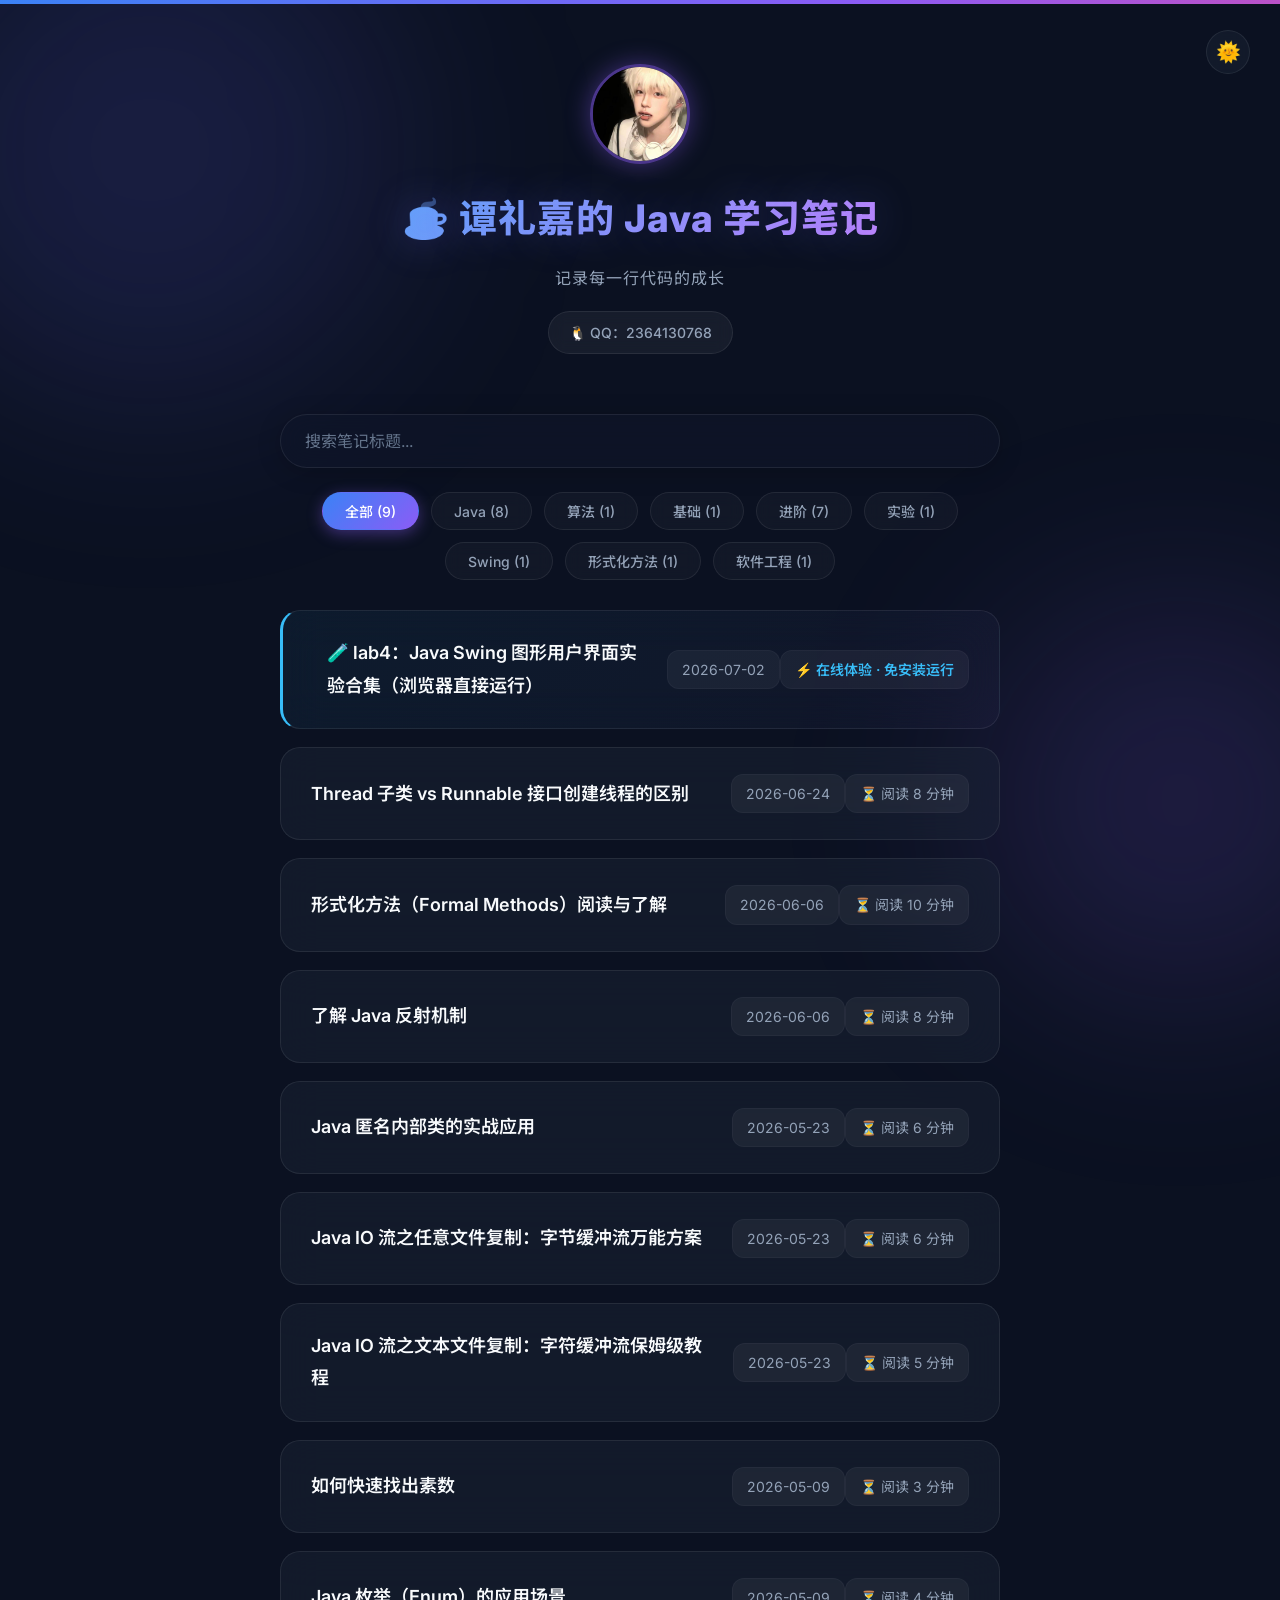
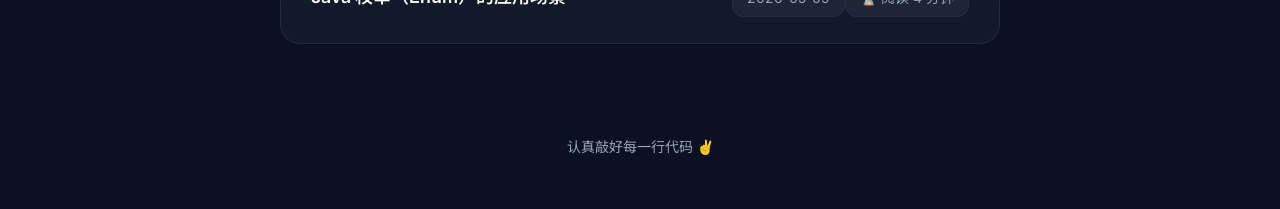
==== commit 8d944b20: "Add lab4 experiment card to homepage" ====
--- a/index.html
+++ b/index.html
@@ -26,6 +26,8 @@
       <button class="tag-btn" data-filter="算法">算法</button>
       <button class="tag-btn" data-filter="基础">基础</button>
       <button class="tag-btn" data-filter="进阶">进阶</button>
+      <button class="tag-btn" data-filter="实验">实验</button>
+      <button class="tag-btn" data-filter="Swing">Swing</button>
       <button class="tag-btn" data-filter="形式化方法">形式化方法</button>
       <button class="tag-btn" data-filter="软件工程">软件工程</button>
     </div>
@@ -33,6 +35,15 @@
 
   <main>
     <ul class="note-list">
+      <li class="stagger-item lab-experiment" data-tags="实验,Swing,Java,进阶" style="animation-delay: 0.05s; border-left: 3px solid #38bdf8; padding-left: 14px; background: linear-gradient(135deg, rgba(56,189,248,0.06), rgba(167,139,250,0.04));">
+        <a href="lab4.html">
+          <span class="note-title">🧪 lab4：Java Swing 图形用户界面实验合集（浏览器直接运行）</span>
+          <div class="note-meta">
+            <span class="note-date">2026-07-02</span>
+            <span class="note-date" style="margin-left:0; color: #38bdf8; font-weight: 600;">⚡ 在线体验 · 免安装运行</span>
+          </div>
+        </a>
+      </li>
       <li class="stagger-item" data-tags="Java,进阶" style="animation-delay: 0.1s;">
         <a href="notes/thread-vs-runnable.html">
           <span class="note-title">Thread 子类 vs Runnable 接口创建线程的区别</span>
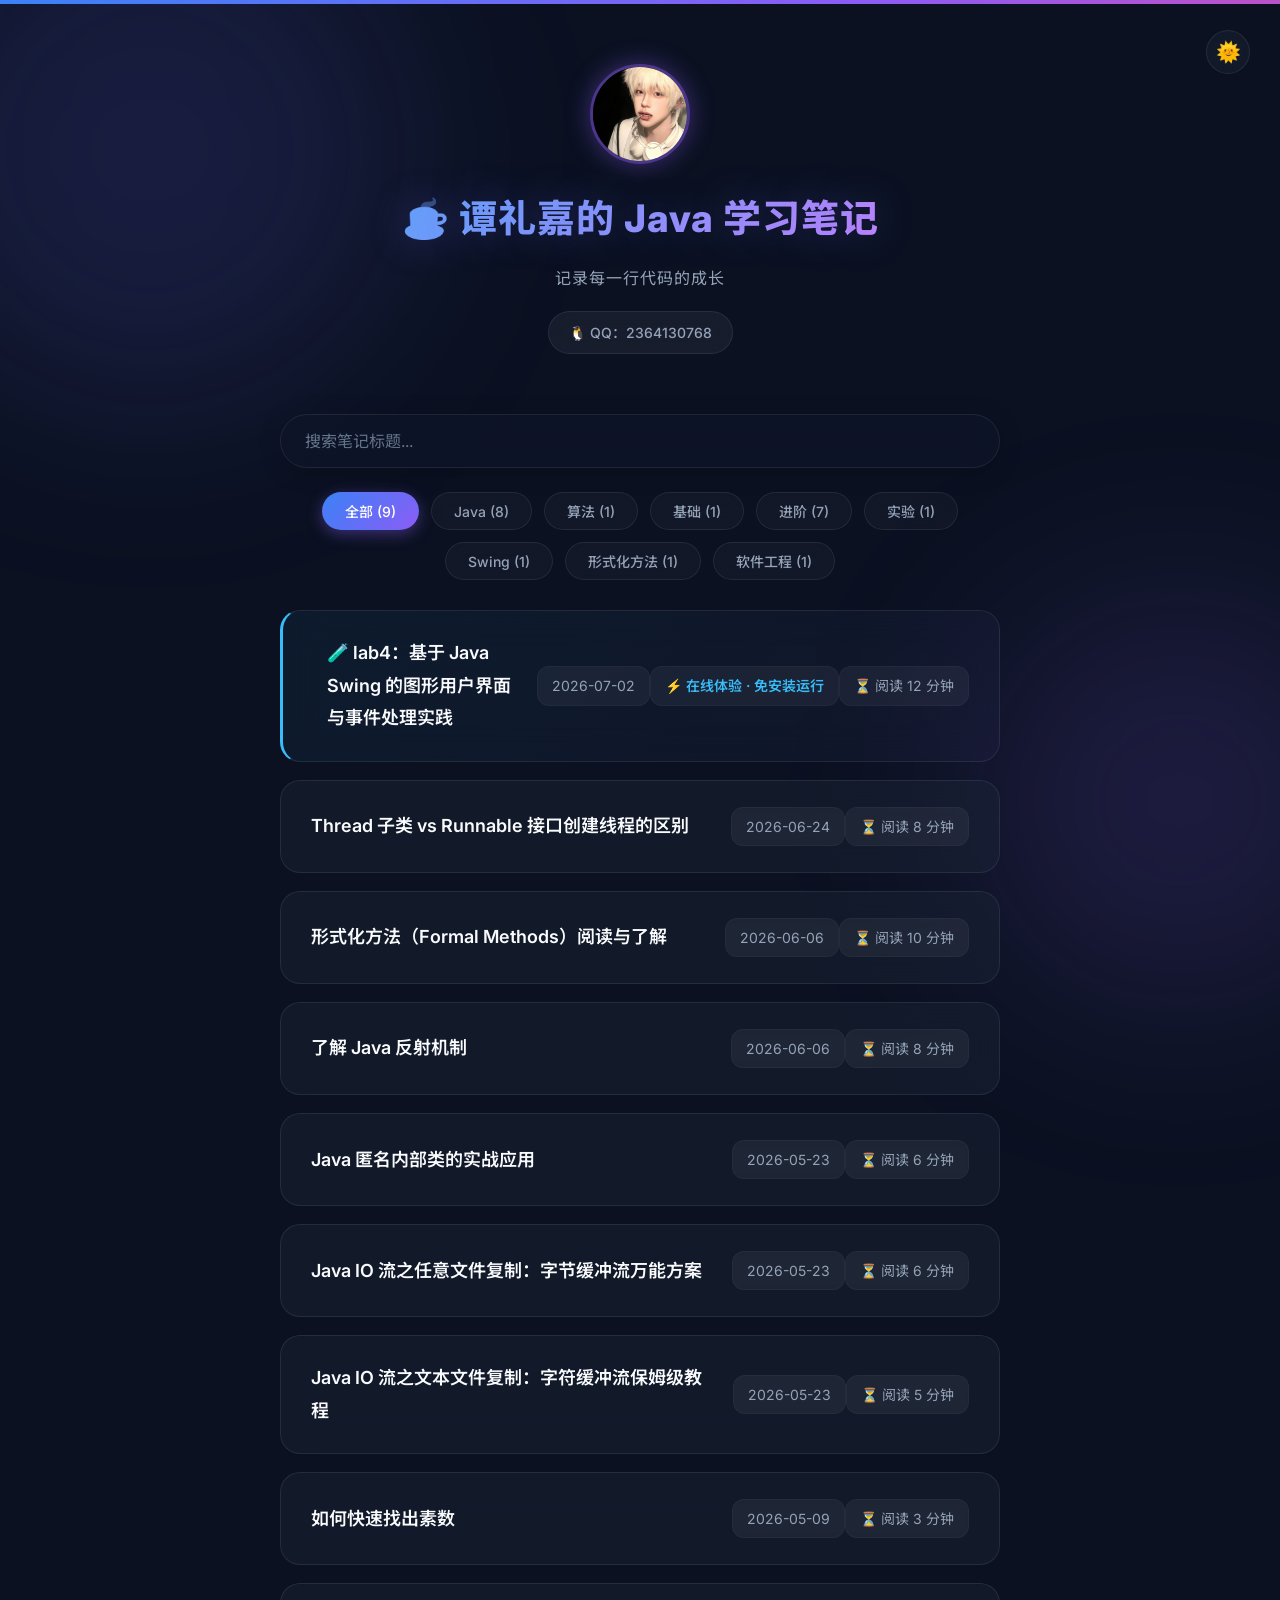
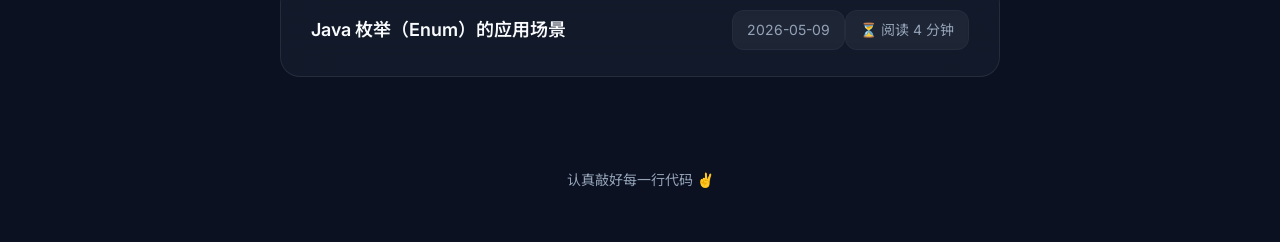
==== commit a9fb5ac7: "lab4" ====
--- a/index.html
+++ b/index.html
@@ -35,12 +35,13 @@
 
   <main>
     <ul class="note-list">
-      <li class="stagger-item lab-experiment" data-tags="实验,Swing,Java,进阶" style="animation-delay: 0.05s; border-left: 3px solid #38bdf8; padding-left: 14px; background: linear-gradient(135deg, rgba(56,189,248,0.06), rgba(167,139,250,0.04));">
-        <a href="lab4.html">
-          <span class="note-title">🧪 lab4：Java Swing 图形用户界面实验合集（浏览器直接运行）</span>
+      <li class="stagger-item lab-experiment" data-tags="实验,Swing,Java,进阶,GUI" style="animation-delay: 0.05s; border-left: 3px solid #38bdf8; padding-left: 14px; background: linear-gradient(135deg, rgba(56,189,248,0.06), rgba(167,139,250,0.04));">
+        <a href="lab4_post.md">
+          <span class="note-title">🧪 lab4：基于 Java Swing 的图形用户界面与事件处理实践</span>
           <div class="note-meta">
             <span class="note-date">2026-07-02</span>
             <span class="note-date" style="margin-left:0; color: #38bdf8; font-weight: 600;">⚡ 在线体验 · 免安装运行</span>
+            <span class="note-date" style="margin-left:0">⏳ 阅读 12 分钟</span>
           </div>
         </a>
       </li>
